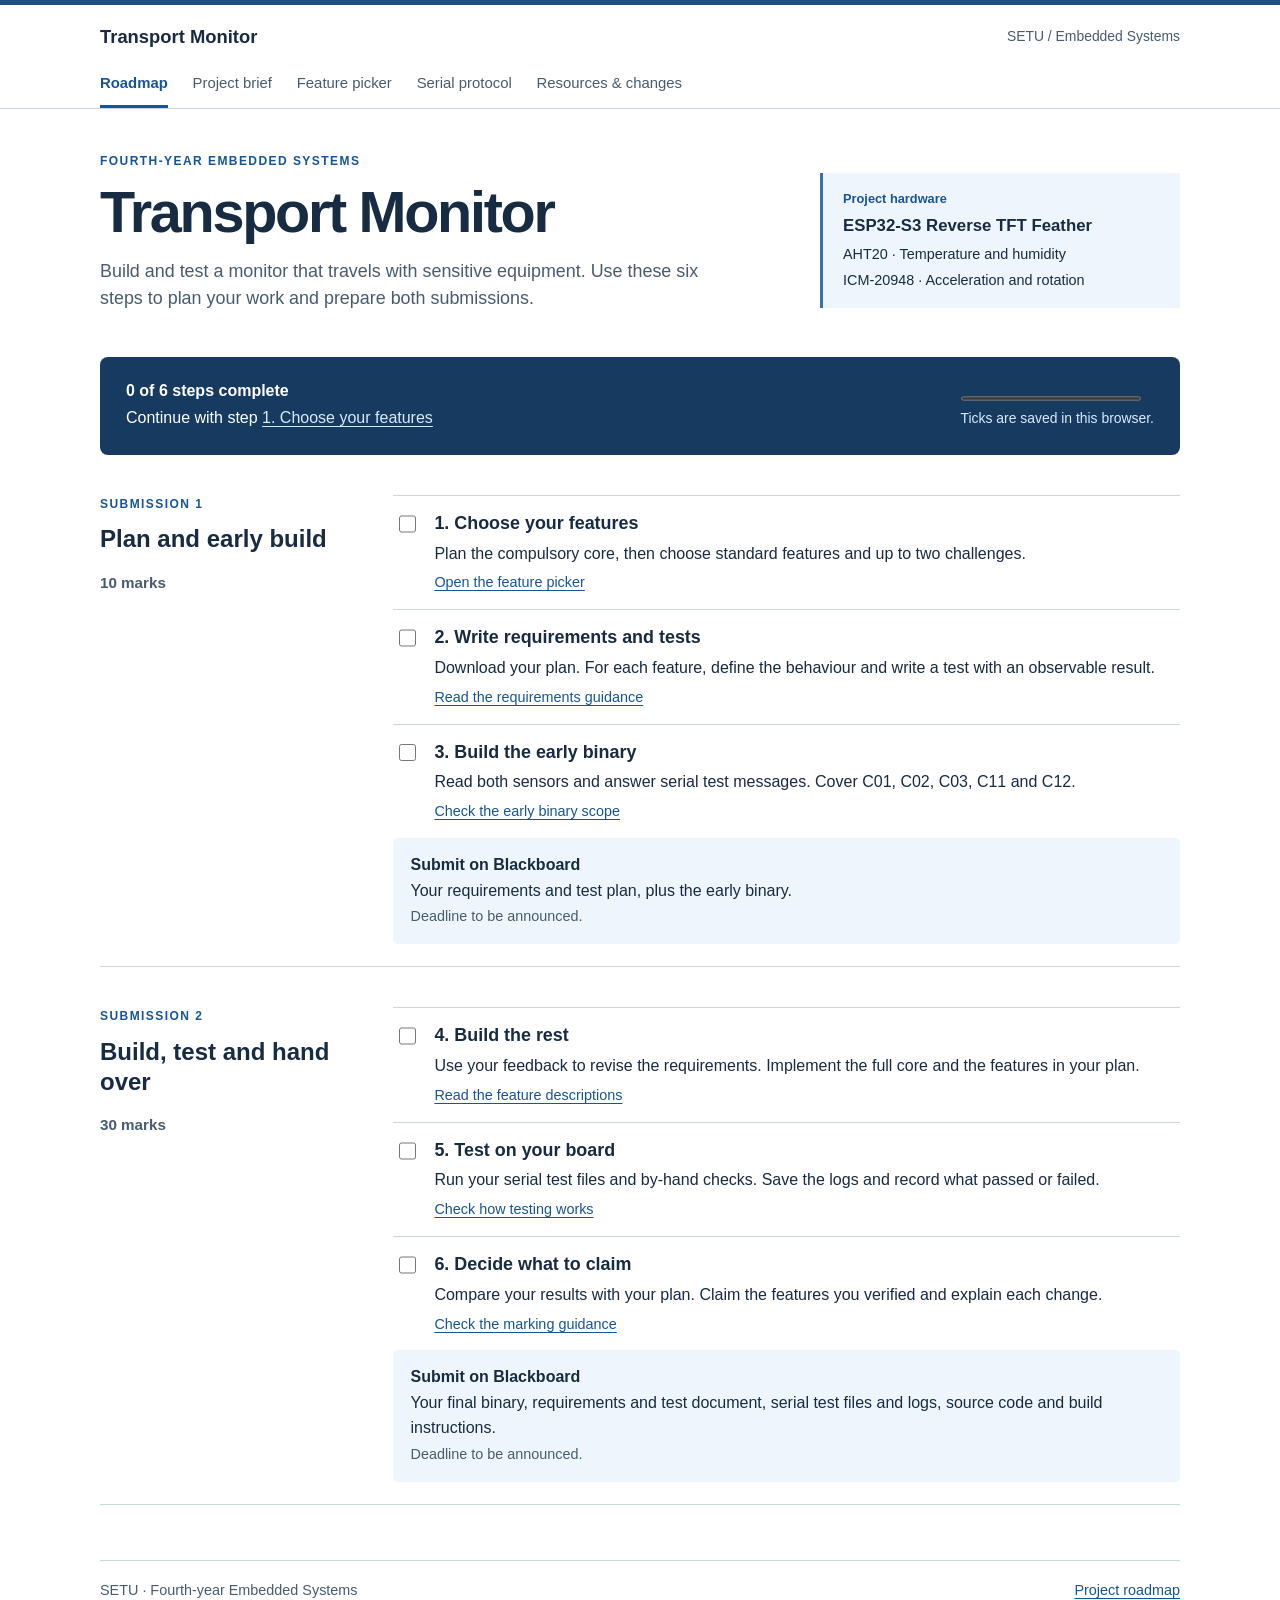
==== index.html @ 33a2a403 "Build the Transport Monitor student guide and feature planner" ====
<!doctype html>
<html lang="en">
<head>
<meta charset="utf-8">
<meta name="viewport" content="width=device-width, initial-scale=1">
<title>Roadmap | Transport Monitor</title>
<link rel="stylesheet" href="guide.css">
</head>
<body><a class="skip" href="#main">Skip to content</a>
<header>
<div class="mast"><a href="index.html" class="brand">Transport Monitor</a><span>SETU / Embedded Systems</span>
</div>
<nav class="tabs" aria-label="Project guide"><a href="index.html" aria-current="page">Roadmap</a><a href="brief.html">Project brief</a><a href="picker.html">Feature picker</a><a href="protocol.html">Serial protocol</a><a href="resources.html">Resources & changes</a>
</nav>
</header>
<main id="main">
<div class="hero">
<div>
<p class="eyebrow">Fourth-year embedded systems</p>
<h1>Transport Monitor</h1>
<p>Build and test a monitor that travels with sensitive equipment. Use these six steps to plan your work and prepare both submissions.</p>
</div>
<aside class="instrument"><b>Project hardware</b><strong>ESP32-S3 Reverse TFT Feather</strong><span>AHT20 · Temperature and humidity</span><span>ICM-20948 · Acceleration and rotation</span>
</aside>
</div>
<div class="progress">
<div><b id="progress-count">Your progress</b>
<p id="next-step" aria-live="polite">
</p>
</div>
<div><progress max="6" value="0" aria-label="Completed steps"></progress><small id="save-note">Ticks are saved in this browser.</small>
</div>
</div>
<section class="milestone">
<div class="part">
<p class="eyebrow">Submission 1</p>
<h2>Plan and early build</h2><strong>10 marks</strong>
</div>
<div class="steps">
<article id="step-1" class="step"><input type="checkbox" id="done-1" aria-label="Mark step 1 complete">
<div>
<h3><label for="done-1">1. Choose your features</label>
</h3>
<p>Plan the compulsory core, then choose standard features and up to two challenges.</p><a href="picker.html">Open the feature picker</a>
</div>
</article>
<article id="step-2" class="step"><input type="checkbox" id="done-2" aria-label="Mark step 2 complete">
<div>
<h3><label for="done-2">2. Write requirements and tests</label>
</h3>
<p>Download your plan. For each feature, define the behaviour and write a test with an observable result.</p><a href="brief.html#job">Read the requirements guidance</a>
</div>
</article>
<article id="step-3" class="step"><input type="checkbox" id="done-3" aria-label="Mark step 3 complete">
<div>
<h3><label for="done-3">3. Build the early binary</label>
</h3>
<p>Read both sensors and answer serial test messages. Cover C01, C02, C03, C11 and C12.</p><a href="brief.html#early">Check the early binary scope</a>
</div>
</article>
<div class="handin"><b>Submit on Blackboard</b>
<p>Your requirements and test plan, plus the early binary.</p><small>Deadline to be announced.</small>
</div>
</div>
</section>
<section class="milestone">
<div class="part">
<p class="eyebrow">Submission 2</p>
<h2>Build, test and hand over</h2><strong>30 marks</strong>
</div>
<div class="steps">
<article id="step-4" class="step"><input type="checkbox" id="done-4" aria-label="Mark step 4 complete">
<div>
<h3><label for="done-4">4. Build the rest</label>
</h3>
<p>Use your feedback to revise the requirements. Implement the full core and the features in your plan.</p><a href="brief.html#core">Read the feature descriptions</a>
</div>
</article>
<article id="step-5" class="step"><input type="checkbox" id="done-5" aria-label="Mark step 5 complete">
<div>
<h3><label for="done-5">5. Test on your board</label>
</h3>
<p>Run your serial test files and by-hand checks. Save the logs and record what passed or failed.</p><a href="brief.html#tested">Check how testing works</a>
</div>
</article>
<article id="step-6" class="step"><input type="checkbox" id="done-6" aria-label="Mark step 6 complete">
<div>
<h3><label for="done-6">6. Decide what to claim</label>
</h3>
<p>Compare your results with your plan. Claim the features you verified and explain each change.</p><a href="brief.html#calc">Check the marking guidance</a>
</div>
</article>
<div class="handin"><b>Submit on Blackboard</b>
<p>Your final binary, requirements and test document, serial test files and logs, source code and build instructions.</p><small>Deadline to be announced.</small>
</div>
</div>
</section>
</main>
<footer>SETU · Fourth-year Embedded Systems <a href="index.html">Project roadmap</a>
</footer>
<script src="storage.js">
</script>
<script src="roadmap.js">
</script>
</body>
</html>
---- guide.css ----
:root { color-scheme: light; --ink:#172b42; --muted:#465c70; --blue:#175599; --line:#cad7e2; --tint:#eef5fc; }
* { box-sizing:border-box }
body { margin:0; color:var(--ink); background:#fff; font:16px/1.55 "Segoe UI",Arial,sans-serif }
a { color:var(--blue); text-underline-offset:.18em }
a:hover { color:#073767 }
:focus-visible { outline:3px solid #ad5b00; outline-offset:3px }
header { border-top:5px solid #204e81; border-bottom:1px solid var(--line) }
.mast,.tabs,main,footer { width:min(100% - 40px,1080px); margin:auto }
.mast,.tabs { display:flex; align-items:center }
.mast { justify-content:space-between; padding:18px 0 10px; gap:10px }
.mast span,small,time { color:var(--muted); font-size:.87rem }
.brand { font-size:1.15rem; font-weight:750; text-decoration:none; color:var(--ink) }
.tabs { gap:1.55rem; flex-wrap:wrap }
.tabs a { text-decoration:none; font-size:.93rem; padding:10px 0; border-bottom:3px solid transparent; color:var(--muted) }
.tabs a[aria-current] { color:var(--blue); border-color:var(--blue); font-weight:700 }
main { padding:38px 0 55px }
footer { border-top:1px solid var(--line); padding:18px 0 30px; display:flex; justify-content:space-between; gap:12px; color:var(--muted); font-size:.9rem }
h1,h2,h3,p { margin:0 0 .65em }
h1 { font-size:clamp(2.2rem,5vw,3.6rem); line-height:1.08; letter-spacing:-.04em }
h2 { font-size:1.5rem; line-height:1.25; margin-top:1.8em; padding-bottom:.35em; border-bottom:1px solid var(--line) }
h3 { font-size:1.12rem; margin-top:1.25em }
p,li { max-width:84ch } p { margin-bottom:.9em }
.eyebrow { font-size:.75rem; font-weight:750; color:var(--blue); letter-spacing:.12em; text-transform:uppercase }
.hero { display:grid; grid-template-columns:1.9fr 1fr; align-items:center; gap:36px; padding:5px 0 28px }
.hero h1 { margin-bottom:.25em }
.hero p:last-child,.intro { font-size:1.12rem; color:var(--muted); max-width:63ch }
.instrument { border-left:3px solid #3474ac; padding:16px 20px; background:var(--tint); display:grid; gap:4px; font-size:.9rem }
.instrument b { color:var(--blue); font-size:.8rem }.instrument strong { font-size:1.05rem }
.progress { background:#173b60; color:white; padding:22px 26px; border-radius:8px; display:flex; gap:16px; align-items:center; justify-content:space-between }
.progress a,.progress small { color:#d9eaff }.progress p { margin:2px 0 }.progress small { display:block }
progress { width:180px; accent-color:#86cdbf; height:9px }
.milestone { display:grid; grid-template-columns:minmax(175px,1fr) 3fr; gap:30px; margin-top:32px; padding:8px 0 22px; border-bottom:1px solid var(--line) }
.part h2,.plan h2 { margin:0 0 8px; border:0 }.part strong { color:var(--muted); font-size:.95rem }
.step { display:flex; gap:15px; padding:14px 2px; border-top:1px solid var(--line) }
.step input,.option input { width:1.12rem; height:1.12rem; accent-color:var(--blue); flex:none; margin-top:5px }
.step h3,.change h3,.downloads h3 { margin:0 0 4px }.step p { margin:0 0 4px }
.step a,.handin small { font-size:.9rem }.step:has(:checked) h3 { color:#476357 }
.handin,.box,.draft,.change { background:var(--tint); padding:15px 18px; border-radius:5px }
.handin p { margin:1px 0 }.draft { background:#fff6db }.sub { color:var(--muted) }
main nav ol { columns:2; background:#f4f7fa; padding:16px 16px 16px 44px; column-gap:2.8em }
main nav li { break-inside:avoid; margin:3px 0 }
table { border-collapse:collapse; width:100%; margin:10px 0 18px; font-size:.94rem }
td,th { padding:8px 10px; border:1px solid var(--line); text-align:left; vertical-align:top; overflow-wrap:anywhere }
th { background:var(--tint) } .id { font-weight:650 }
code,pre { font-family:Consolas,monospace; background:#f0f4f7; overflow-wrap:anywhere } code { padding:.08em .2em } pre { white-space:pre-wrap; padding:14px }
.picker-layout { display:grid; grid-template-columns:1fr minmax(235px,31%); gap:32px; align-items:start }
.plan { position:sticky; top:12px; padding:18px; background:var(--tint); border-top:3px solid var(--blue); border-radius:4px; max-height:95vh; overflow:auto }
.plan p,.option small { font-size:.92rem }.option { display:flex; gap:12px; align-items:flex-start; border-top:1px solid var(--line); padding:10px 0; cursor:pointer }.option small { display:block; color:var(--muted) }
#options h2 { margin-top:1.2em }.plan button { background:var(--blue); color:white; border:0; padding:11px 15px; border-radius:4px; font:inherit; font-weight:650; cursor:pointer }
button:disabled { opacity:.55; cursor:default } .plan a { font-size:.9rem }.plan fieldset { border:1px solid var(--line); margin:0 0 12px }.plan fieldset label { display:block }
.downloads { display:grid; grid-template-columns:1fr 1fr; gap:20px }.downloads article { border:1px solid var(--line); border-radius:6px; padding:20px }
.skip { position:absolute; left:-100vw }.skip:focus { left:10px; background:white; padding:10px }
@media(max-width:720px) { .hero,.milestone,.picker-layout,.downloads { grid-template-columns:1fr; gap:12px }.mast { flex-wrap:wrap }.tabs { gap:2px 14px }.tabs a { padding:5px 0 }.progress { align-items:flex-start; flex-direction:column }.plan { position:static; max-height:none }.instrument { padding:12px 16px }.milestone { margin-top:20px }.hero { padding-bottom:18px } main { padding-top:24px } main nav ol { columns:1 } footer { flex-wrap:wrap } td,th { padding:5px; font-size:.86rem } }
@media print { header,footer,.skip,.progress,.plan button { display:none } main { width:100%; padding:0 } h2,h3 { break-after:avoid } tr,.step { break-inside:avoid } }
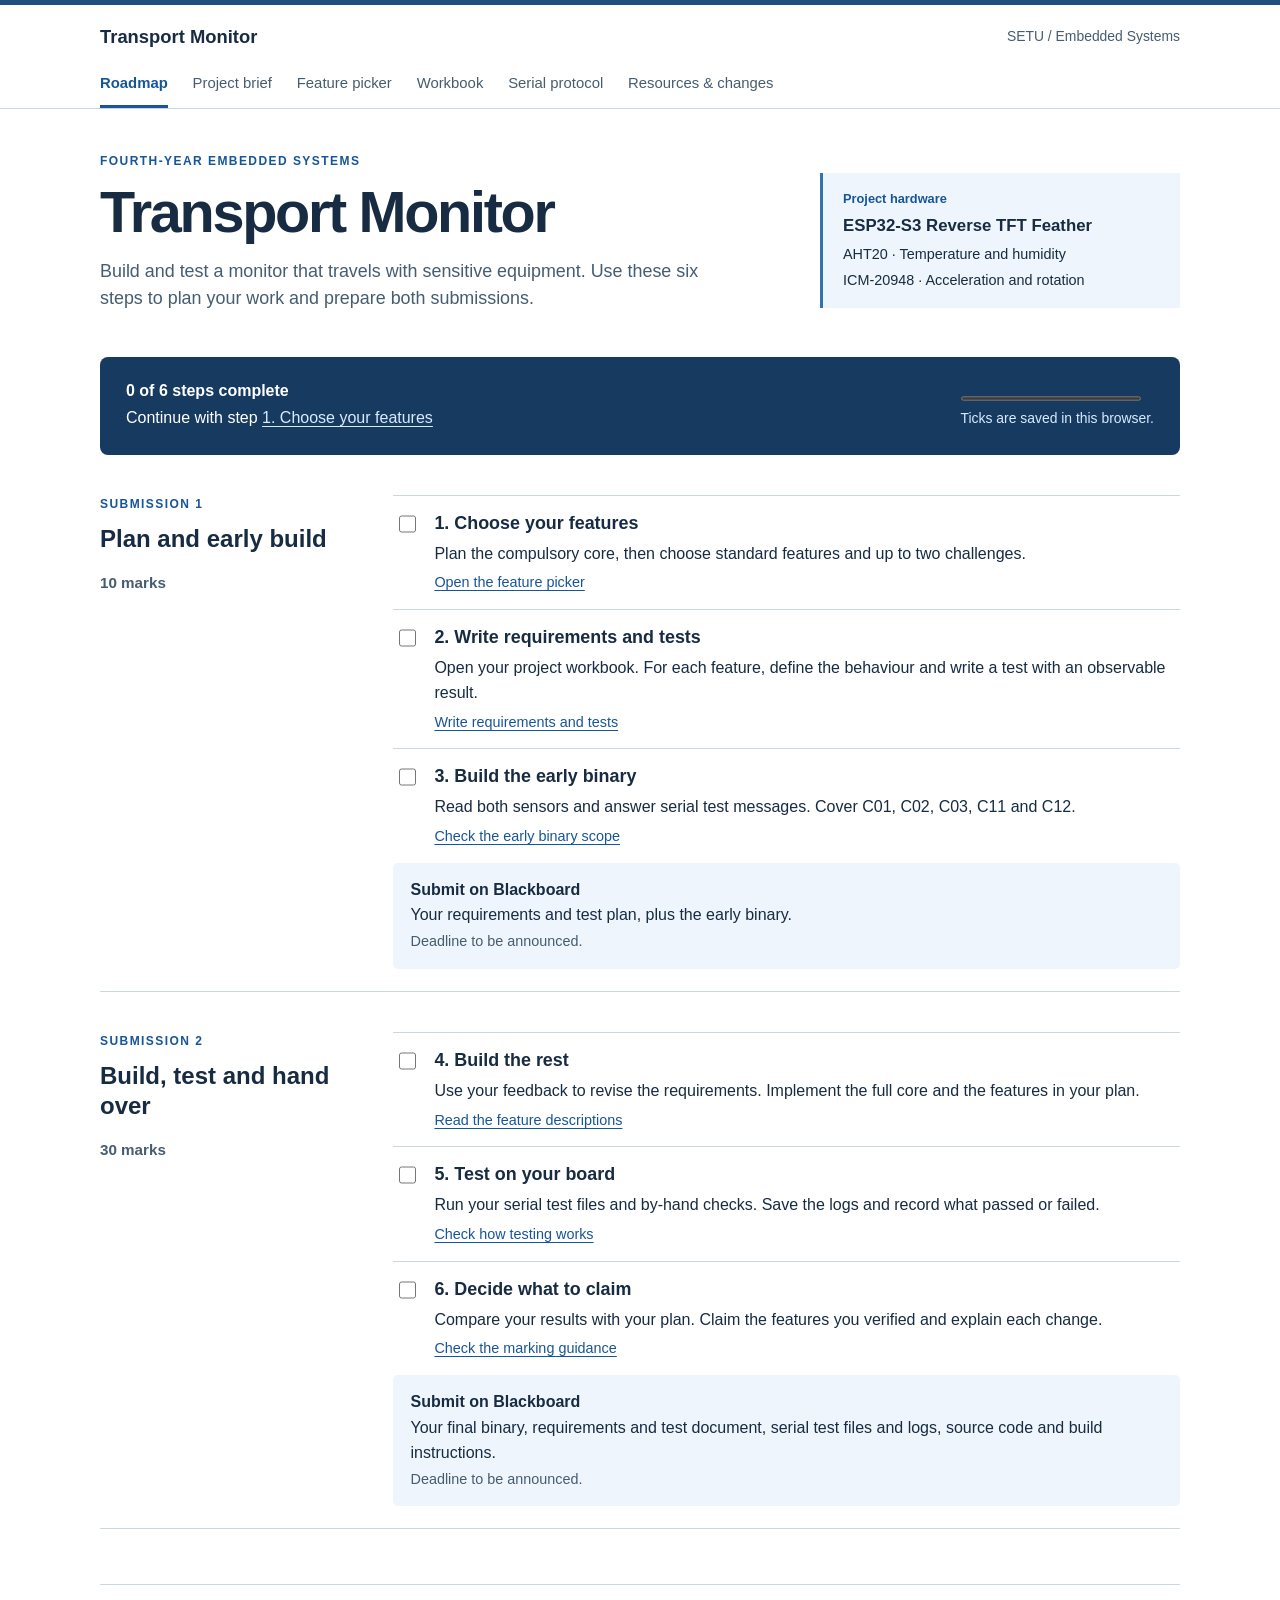
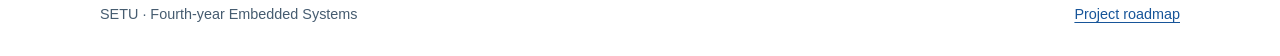
==== commit e1381f27: "Let students write, back up and reopen their project workbook" ====
--- a/index.html
+++ b/index.html
@@ -10,7 +10,7 @@
 <header>
 <div class="mast"><a href="index.html" class="brand">Transport Monitor</a><span>SETU / Embedded Systems</span>
 </div>
-<nav class="tabs" aria-label="Project guide"><a href="index.html" aria-current="page">Roadmap</a><a href="brief.html">Project brief</a><a href="picker.html">Feature picker</a><a href="protocol.html">Serial protocol</a><a href="resources.html">Resources & changes</a>
+<nav class="tabs" aria-label="Project guide"><a href="index.html" aria-current="page">Roadmap</a><a href="brief.html">Project brief</a><a href="picker.html">Feature picker</a><a href="workbook.html">Workbook</a><a href="protocol.html">Serial protocol</a><a href="resources.html">Resources & changes</a>
 </nav>
 </header>
 <main id="main">
@@ -48,7 +48,7 @@
 <div>
 <h3><label for="done-2">2. Write requirements and tests</label>
 </h3>
-<p>Download your plan. For each feature, define the behaviour and write a test with an observable result.</p><a href="brief.html#job">Read the requirements guidance</a>
+<p>Open your project workbook. For each feature, define the behaviour and write a test with an observable result.</p><a href="workbook.html">Write requirements and tests</a>
 </div>
 </article>
 <article id="step-3" class="step"><input type="checkbox" id="done-3" aria-label="Mark step 3 complete">
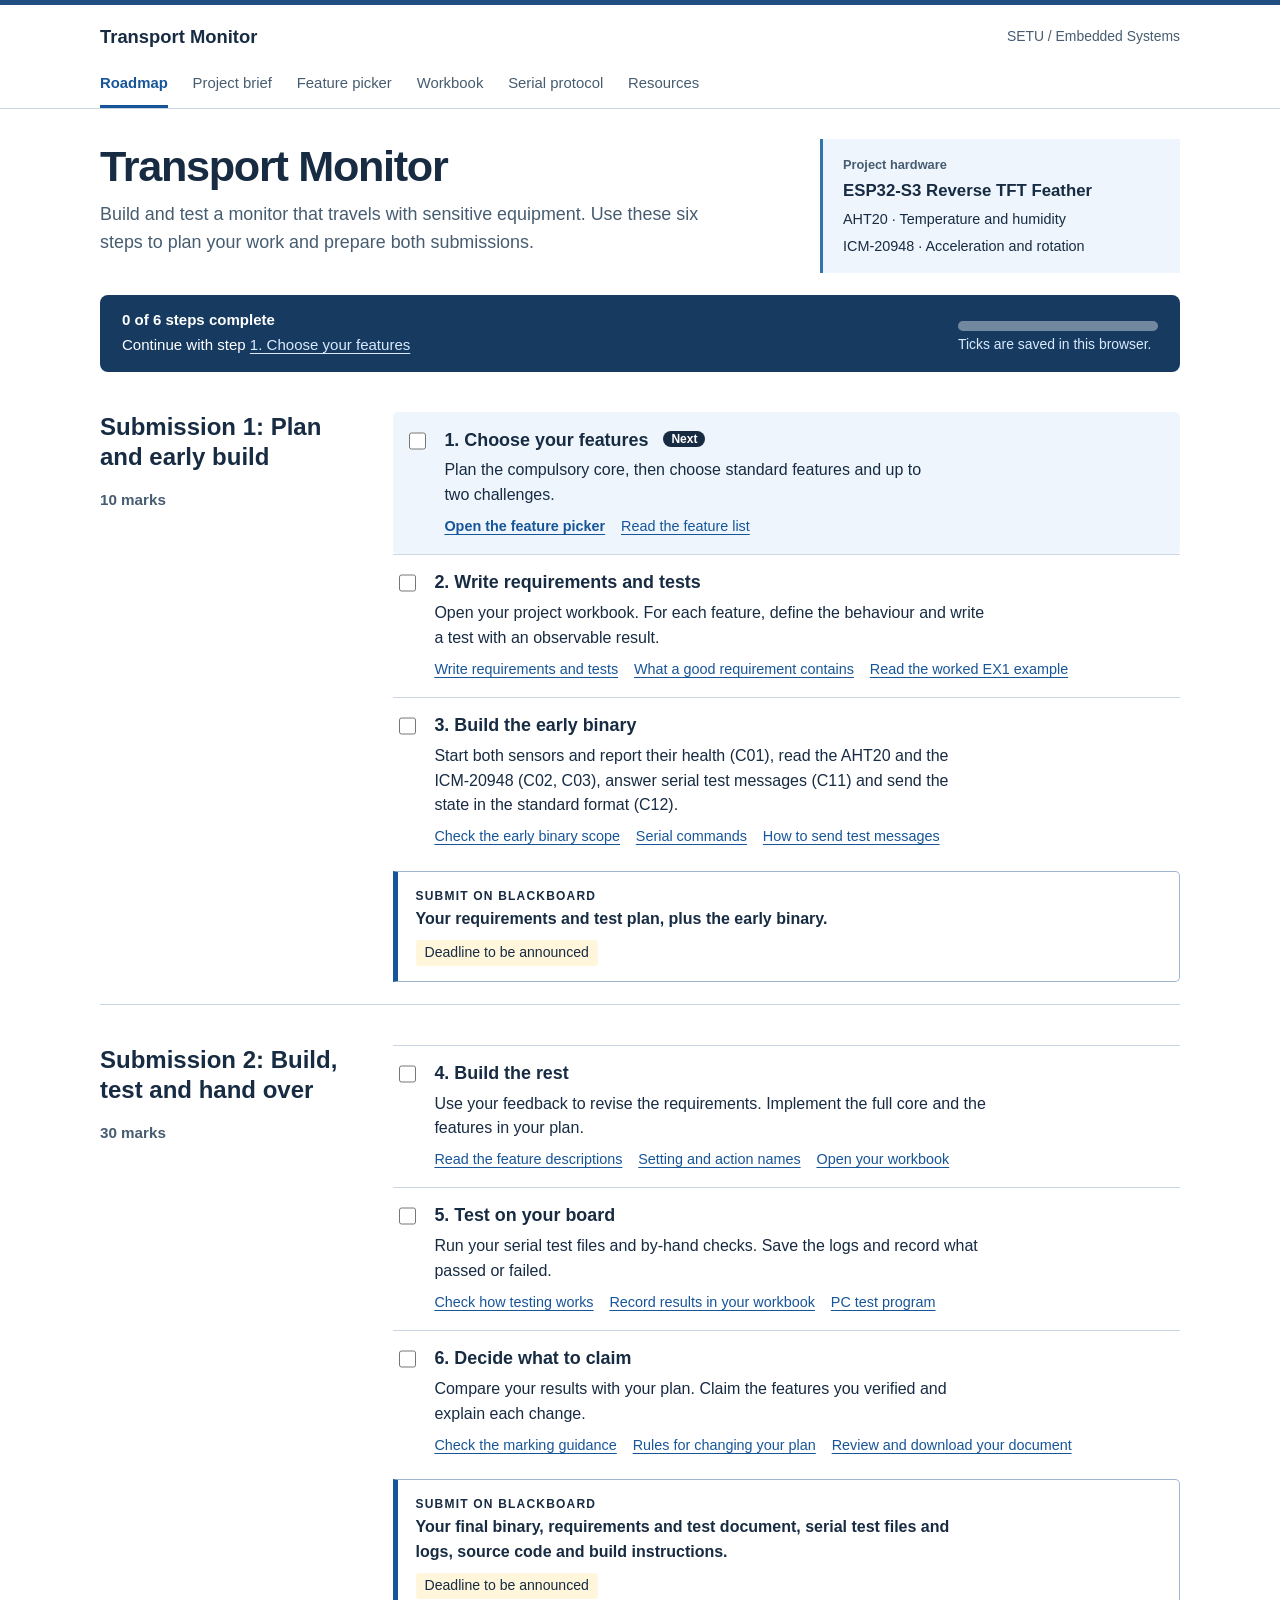
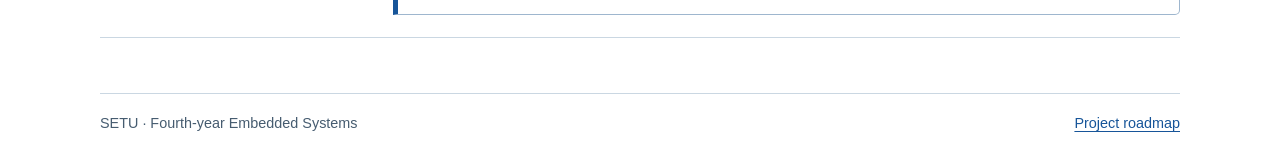
==== commit df7df61e: "Make the student guide clearer, safer on lab PCs and accessible The workbook now has one view contro" ====
--- a/index.html
+++ b/index.html
@@ -4,19 +4,18 @@
 <meta charset="utf-8">
 <meta name="viewport" content="width=device-width, initial-scale=1">
 <title>Roadmap | Transport Monitor</title>
-<link rel="stylesheet" href="guide.css">
+<link rel="icon" href="favicon.svg" type="image/svg+xml"><link rel="stylesheet" href="guide.css">
 </head>
 <body><a class="skip" href="#main">Skip to content</a>
 <header>
 <div class="mast"><a href="index.html" class="brand">Transport Monitor</a><span>SETU / Embedded Systems</span>
 </div>
-<nav class="tabs" aria-label="Project guide"><a href="index.html" aria-current="page">Roadmap</a><a href="brief.html">Project brief</a><a href="picker.html">Feature picker</a><a href="workbook.html">Workbook</a><a href="protocol.html">Serial protocol</a><a href="resources.html">Resources & changes</a>
+<nav class="tabs" aria-label="Project guide"><a href="index.html" aria-current="page">Roadmap</a><a href="brief.html">Project brief</a><a href="picker.html">Feature picker</a><a href="workbook.html">Workbook</a><a href="protocol.html">Serial protocol</a><a href="resources.html">Resources</a>
 </nav>
 </header>
 <main id="main">
 <div class="hero">
 <div>
-<p class="eyebrow">Fourth-year embedded systems</p>
 <h1>Transport Monitor</h1>
 <p>Build and test a monitor that travels with sensitive equipment. Use these six steps to plan your work and prepare both submissions.</p>
 </div>
@@ -33,65 +32,63 @@
 </div>
 <section class="milestone">
 <div class="part">
-<p class="eyebrow">Submission 1</p>
-<h2>Plan and early build</h2><strong>10 marks</strong>
+<h2>Submission 1: Plan and early build</h2><strong>10 marks</strong>
 </div>
 <div class="steps">
-<article id="step-1" class="step"><input type="checkbox" id="done-1" aria-label="Mark step 1 complete">
+<article id="step-1" class="step"><input type="checkbox" id="done-1">
 <div>
 <h3><label for="done-1">1. Choose your features</label>
 </h3>
-<p>Plan the compulsory core, then choose standard features and up to two challenges.</p><a href="picker.html">Open the feature picker</a>
+<p>Plan the compulsory core, then choose standard features and up to two challenges.</p><a href="picker.html">Open the feature picker</a><a href="brief.html#core">Read the feature list</a>
 </div>
 </article>
-<article id="step-2" class="step"><input type="checkbox" id="done-2" aria-label="Mark step 2 complete">
+<article id="step-2" class="step"><input type="checkbox" id="done-2">
 <div>
 <h3><label for="done-2">2. Write requirements and tests</label>
 </h3>
-<p>Open your project workbook. For each feature, define the behaviour and write a test with an observable result.</p><a href="workbook.html">Write requirements and tests</a>
+<p>Open your project workbook. For each feature, define the behaviour and write a test with an observable result.</p><a href="workbook.html">Write requirements and tests</a><a href="brief.html#good-requirement">What a good requirement contains</a><a href="resources.html#read-ex1">Read the worked EX1 example</a>
 </div>
 </article>
-<article id="step-3" class="step"><input type="checkbox" id="done-3" aria-label="Mark step 3 complete">
+<article id="step-3" class="step"><input type="checkbox" id="done-3">
 <div>
 <h3><label for="done-3">3. Build the early binary</label>
 </h3>
-<p>Read both sensors and answer serial test messages. Cover C01, C02, C03, C11 and C12.</p><a href="brief.html#early">Check the early binary scope</a>
+<p>Start both sensors and report their health (C01), read the AHT20 and the ICM-20948 (C02, C03), answer serial test messages (C11) and send the state in the standard format (C12).</p><a href="brief.html#early">Check the early binary scope</a><a href="protocol.html#commands">Serial commands</a><a href="resources.html#pc-test">How to send test messages</a>
 </div>
 </article>
 <div class="handin"><b>Submit on Blackboard</b>
-<p>Your requirements and test plan, plus the early binary.</p><small>Deadline to be announced.</small>
+<p>Your requirements and test plan, plus the early binary.</p><span class="deadline">Deadline to be announced</span>
 </div>
 </div>
 </section>
 <section class="milestone">
 <div class="part">
-<p class="eyebrow">Submission 2</p>
-<h2>Build, test and hand over</h2><strong>30 marks</strong>
+<h2>Submission 2: Build, test and hand over</h2><strong>30 marks</strong>
 </div>
 <div class="steps">
-<article id="step-4" class="step"><input type="checkbox" id="done-4" aria-label="Mark step 4 complete">
+<article id="step-4" class="step"><input type="checkbox" id="done-4">
 <div>
 <h3><label for="done-4">4. Build the rest</label>
 </h3>
-<p>Use your feedback to revise the requirements. Implement the full core and the features in your plan.</p><a href="brief.html#core">Read the feature descriptions</a>
+<p>Use your feedback to revise the requirements. Implement the full core and the features in your plan.</p><a href="brief.html#core">Read the feature descriptions</a><a href="protocol.html#settings">Setting and action names</a><a href="workbook.html">Open your workbook</a>
 </div>
 </article>
-<article id="step-5" class="step"><input type="checkbox" id="done-5" aria-label="Mark step 5 complete">
+<article id="step-5" class="step"><input type="checkbox" id="done-5">
 <div>
 <h3><label for="done-5">5. Test on your board</label>
 </h3>
-<p>Run your serial test files and by-hand checks. Save the logs and record what passed or failed.</p><a href="brief.html#tested">Check how testing works</a>
+<p>Run your serial test files and by-hand checks. Save the logs and record what passed or failed.</p><a href="brief.html#tested">Check how testing works</a><a href="workbook.html">Record results in your workbook</a><a href="resources.html#pc-test">PC test program</a>
 </div>
 </article>
-<article id="step-6" class="step"><input type="checkbox" id="done-6" aria-label="Mark step 6 complete">
+<article id="step-6" class="step"><input type="checkbox" id="done-6">
 <div>
 <h3><label for="done-6">6. Decide what to claim</label>
 </h3>
-<p>Compare your results with your plan. Claim the features you verified and explain each change.</p><a href="brief.html#calc">Check the marking guidance</a>
+<p>Compare your results with your plan. Claim the features you verified and explain each change.</p><a href="brief.html#calc">Check the marking guidance</a><a href="brief.html#plan">Rules for changing your plan</a><a href="workbook.html">Review and download your document</a>
 </div>
 </article>
 <div class="handin"><b>Submit on Blackboard</b>
-<p>Your final binary, requirements and test document, serial test files and logs, source code and build instructions.</p><small>Deadline to be announced.</small>
+<p>Your final binary, requirements and test document, serial test files and logs, source code and build instructions.</p><span class="deadline">Deadline to be announced</span>
 </div>
 </div>
 </section>
--- a/guide.css
+++ b/guide.css
@@ -1,10 +1,14 @@
-:root { color-scheme: light; --ink:#172b42; --muted:#465c70; --blue:#175599; --line:#cad7e2; --tint:#eef5fc; }
+:root { color-scheme: light; --ink:#172b42; --muted:#465c70; --blue:#175599; --line:#cad7e2; --tint:#eef5fc;
+  --blue-deep:#073767; --masthead:#204e81; --rule-blue:#3474ac; --focus:#ad5b00;
+  --draft:#fff6db; --draft-rule:#d9a400; --code:#f0f4f7; --panel:#f3f7fb;
+  --field:#97aabc; --button-border:#a7bdd1; --handin-border:#9eb6ce;
+  --progress:#173b60; --progress-fill:#86cdbf; }
 * { box-sizing:border-box }
 body { margin:0; color:var(--ink); background:#fff; font:16px/1.55 "Segoe UI",Arial,sans-serif }
 a { color:var(--blue); text-underline-offset:.18em }
-a:hover { color:#073767 }
-:focus-visible { outline:3px solid #ad5b00; outline-offset:3px }
-header { border-top:5px solid #204e81; border-bottom:1px solid var(--line) }
+a:hover { color:var(--blue-deep) }
+:focus-visible { outline:3px solid var(--focus); outline-offset:3px }
+header { border-top:5px solid var(--masthead); border-bottom:1px solid var(--line) }
 .mast,.tabs,main,footer { width:min(100% - 40px,1080px); margin:auto }
 .mast,.tabs { display:flex; align-items:center }
 .mast { justify-content:space-between; padding:18px 0 10px; gap:10px }
@@ -13,42 +17,91 @@
 .tabs { gap:1.55rem; flex-wrap:wrap }
 .tabs a { text-decoration:none; font-size:.93rem; padding:10px 0; border-bottom:3px solid transparent; color:var(--muted) }
 .tabs a[aria-current] { color:var(--blue); border-color:var(--blue); font-weight:700 }
-main { padding:38px 0 55px }
+main { padding:30px 0 55px }
 footer { border-top:1px solid var(--line); padding:18px 0 30px; display:flex; justify-content:space-between; gap:12px; color:var(--muted); font-size:.9rem }
 h1,h2,h3,p { margin:0 0 .65em }
-h1 { font-size:clamp(2.2rem,5vw,3.6rem); line-height:1.08; letter-spacing:-.04em }
+h1 { font-size:clamp(1.75rem,3.4vw,2.2rem); line-height:1.12; letter-spacing:-.02em }
 h2 { font-size:1.5rem; line-height:1.25; margin-top:1.8em; padding-bottom:.35em; border-bottom:1px solid var(--line) }
 h3 { font-size:1.12rem; margin-top:1.25em }
-p,li { max-width:84ch } p { margin-bottom:.9em }
-.eyebrow { font-size:.75rem; font-weight:750; color:var(--blue); letter-spacing:.12em; text-transform:uppercase }
-.hero { display:grid; grid-template-columns:1.9fr 1fr; align-items:center; gap:36px; padding:5px 0 28px }
-.hero h1 { margin-bottom:.25em }
+/* Segoe UI averages about 0.8ch per character, so 62ch holds roughly 75 characters a line. */
+p,li { max-width:62ch; text-wrap:pretty } p { margin-bottom:.9em }
+h1,h2,h3 { text-wrap:balance }
+.hero { display:grid; grid-template-columns:1.9fr 1fr; align-items:end; gap:36px; padding:0 0 22px }
+.hero h1 { font-size:clamp(2rem,4.2vw,2.7rem); letter-spacing:-.03em; margin-bottom:.25em }
 .hero p:last-child,.intro { font-size:1.12rem; color:var(--muted); max-width:63ch }
-.instrument { border-left:3px solid #3474ac; padding:16px 20px; background:var(--tint); display:grid; gap:4px; font-size:.9rem }
-.instrument b { color:var(--blue); font-size:.8rem }.instrument strong { font-size:1.05rem }
-.progress { background:#173b60; color:white; padding:22px 26px; border-radius:8px; display:flex; gap:16px; align-items:center; justify-content:space-between }
+.instrument { border-left:3px solid var(--rule-blue); padding:16px 20px; background:var(--tint); display:grid; gap:4px; font-size:.9rem }
+.instrument b { color:var(--muted); font-size:.8rem }.instrument strong { font-size:1.05rem }
+.progress { background:var(--progress); color:white; padding:13px 22px; border-radius:8px; font-size:.94rem; display:flex; gap:16px; align-items:center; justify-content:space-between }
 .progress a,.progress small { color:#d9eaff }.progress p { margin:2px 0 }.progress small { display:block }
-progress { width:180px; accent-color:#86cdbf; height:9px }
+progress { width:200px; height:10px; appearance:none; -webkit-appearance:none; border:0; border-radius:7px; overflow:hidden; background:#ffffff38; color:var(--progress-fill) }
+progress::-webkit-progress-bar { background:#ffffff38 } progress::-webkit-progress-value { background:var(--progress-fill) } progress::-moz-progress-bar { background:var(--progress-fill) }
 .milestone { display:grid; grid-template-columns:minmax(175px,1fr) 3fr; gap:30px; margin-top:32px; padding:8px 0 22px; border-bottom:1px solid var(--line) }
 .part h2,.plan h2 { margin:0 0 8px; border:0 }.part strong { color:var(--muted); font-size:.95rem }
 .step { display:flex; gap:15px; padding:14px 2px; border-top:1px solid var(--line) }
 .step input,.option input { width:1.12rem; height:1.12rem; accent-color:var(--blue); flex:none; margin-top:5px }
 .step h3,.change h3,.downloads h3 { margin:0 0 4px }.step p { margin:0 0 4px }
-.step a,.handin small { font-size:.9rem }.step:has(:checked) h3 { color:#476357 }
+.step a { font-size:.9rem; margin-right:1.1em; display:inline-block; padding:3px 0 }
+/* The current step: the first one not yet ticked. A tint row and a stronger first link show where to start. */
+.step.current { background:var(--tint); padding-left:12px; padding-right:12px; border-top-color:transparent; border-radius:5px }
+.step.current h3::after { content:"Next"; margin-left:10px; padding:1px 8px; border-radius:9px; background:var(--ink); color:#fff; font-size:.75rem; font-weight:650; vertical-align:3px }
+.step.current a:first-of-type { font-weight:650 }.step:has(:checked) h3 { color:#476357 }
 .handin,.box,.draft,.change { background:var(--tint); padding:15px 18px; border-radius:5px }
-.handin p { margin:1px 0 }.draft { background:#fff6db }.sub { color:var(--muted) }
-main nav ol { columns:2; background:#f4f7fa; padding:16px 16px 16px 44px; column-gap:2.8em }
+.handin { border-radius:0 5px 5px 0; background:#fff; border:1px solid var(--handin-border); border-left:5px solid var(--blue); margin-top:6px }
+.handin b { display:block; font-size:.75rem; letter-spacing:.1em; text-transform:uppercase; color:var(--ink) }
+.handin p { margin:2px 0; font-weight:600 }
+.tba { display:inline-block; padding:1px 7px; border-radius:3px; background:var(--draft); color:var(--ink); font-size:.82rem; font-weight:600 }
+.handin .deadline { display:inline-block; margin-top:6px; padding:2px 9px; border-radius:3px; background:var(--draft); color:var(--ink); font-size:.88rem }
+.draft { border-left:4px solid var(--draft-rule); border-radius:0 5px 5px 0 } p.draft { max-width:62ch }.draft { background:var(--draft) }.sub { color:var(--muted) }
+main nav ol { columns:2; background:var(--panel); padding:16px 16px 16px 44px; column-gap:2.8em }
 main nav li { break-inside:avoid; margin:3px 0 }
 table { border-collapse:collapse; width:100%; margin:10px 0 18px; font-size:.94rem }
-td,th { padding:8px 10px; border:1px solid var(--line); text-align:left; vertical-align:top; overflow-wrap:anywhere }
+td,th { padding:8px 10px; border:1px solid var(--line); text-align:left; vertical-align:top; overflow-wrap:break-word }
+td:first-child code,th code { white-space:nowrap }
 th { background:var(--tint) } .id { font-weight:650 }
-code,pre { font-family:Consolas,monospace; background:#f0f4f7; overflow-wrap:anywhere } code { padding:.08em .2em } pre { white-space:pre-wrap; padding:14px }
+code,pre { font-family:Consolas,monospace; background:var(--code); overflow-wrap:anywhere } code { padding:.08em .2em } pre { white-space:pre-wrap; padding:14px }
 .picker-layout { display:grid; grid-template-columns:1fr minmax(235px,31%); gap:32px; align-items:start }
-.plan { position:sticky; top:12px; padding:18px; background:var(--tint); border-top:3px solid var(--blue); border-radius:4px; max-height:95vh; overflow:auto }
+.plan { position:sticky; top:12px; padding:18px; background:var(--tint); border-top:3px solid var(--blue); border-radius:0 0 4px 4px; max-height:95vh; overflow:auto }
 .plan p,.option small { font-size:.92rem }.option { display:flex; gap:12px; align-items:flex-start; border-top:1px solid var(--line); padding:10px 0; cursor:pointer }.option small { display:block; color:var(--muted) }
 #options h2 { margin-top:1.2em }.plan button { background:var(--blue); color:white; border:0; padding:11px 15px; border-radius:4px; font:inherit; font-weight:650; cursor:pointer }
 button:disabled { opacity:.55; cursor:default } .plan a { font-size:.9rem }.plan fieldset { border:1px solid var(--line); margin:0 0 12px }.plan fieldset label { display:block }
 .downloads { display:grid; grid-template-columns:1fr 1fr; gap:20px }.downloads article { border:1px solid var(--line); border-radius:6px; padding:20px }
 .skip { position:absolute; left:-100vw }.skip:focus { left:10px; background:white; padding:10px }
-@media(max-width:720px) { .hero,.milestone,.picker-layout,.downloads { grid-template-columns:1fr; gap:12px }.mast { flex-wrap:wrap }.tabs { gap:2px 14px }.tabs a { padding:5px 0 }.progress { align-items:flex-start; flex-direction:column }.plan { position:static; max-height:none }.instrument { padding:12px 16px }.milestone { margin-top:20px }.hero { padding-bottom:18px } main { padding-top:24px } main nav ol { columns:1 } footer { flex-wrap:wrap } td,th { padding:5px; font-size:.86rem } }
+/* Long reference pages: contents list beside the text on wide screens. */
+.pre-tools { display:flex; gap:6px; justify-content:flex-end; margin-bottom:-1px }
+.pre-tools button { font:inherit; font-size:.8rem; color:var(--blue); background:var(--code); border:1px solid var(--line); border-bottom:0; border-radius:4px 4px 0 0; padding:3px 10px; cursor:pointer }
+.pre-tools button:hover { background:var(--tint) } .pre-tools + pre { margin-top:0 } pre.formatted { white-space:pre; overflow-x:auto }
+.toc-title { display:none }
+.to-top { position:fixed; right:16px; bottom:16px; background:var(--blue); color:#fff; padding:8px 13px; border-radius:20px; font-size:.87rem; text-decoration:none; box-shadow:0 2px 8px #0003; opacity:0; pointer-events:none; transition:opacity .2s }
+.to-top.show { opacity:1; pointer-events:auto } .to-top:hover { color:#fff; background:var(--blue-deep) }
+@media(min-width:1000px) {
+  main.doc { display:grid; grid-template-columns:205px minmax(0,1fr); column-gap:44px; align-items:start }
+  main.doc > * { grid-column:2; min-width:0 }
+  main.doc > nav { grid-column:1; grid-row:1 / span 400; position:sticky; top:14px; max-height:calc(100vh - 28px); overflow:auto; font-size:.9rem }
+  main.doc > nav ol { columns:1; background:none; padding:0 0 0 2.2em; margin:0 }
+  main.doc > nav a { text-decoration:none; display:block; padding:2px 0 } main.doc > nav a:hover { text-decoration:underline }
+  main.doc > nav a[aria-current] { font-weight:700; color:var(--ink) }
+  .toc-title { display:block; font-size:.75rem; font-weight:750; letter-spacing:.12em; text-transform:uppercase; color:var(--muted); margin-bottom:8px }
+  .to-top { display:none }
+}
+table.catalog { table-layout:fixed } table.catalog th:first-child { width:6.2rem } table.catalog th:nth-child(3) { width:15rem } table.catalog th:nth-child(4) { width:9.5rem }
+.challenge { margin-top:1.6em } .challenge h3 { margin-bottom:8px }
+.facts { display:grid; grid-template-columns:max-content 1fr; gap:4px 16px; margin:0 0 12px; padding:12px 16px; background:var(--tint); border-left:3px solid var(--rule-blue); font-size:.94rem; max-width:70ch }
+.facts dt { font-weight:650 } .facts dd { margin:0 }
+/* Feature picker */
+.option small:empty { display:none } .option-link { display:block; font-size:.9rem; margin:-4px 0 10px 2.05rem }
+.cap-note { background:var(--draft); padding:9px 12px; border-radius:4px; font-size:.92rem }
+.marks { width:100%; margin:6px 0 10px; font-size:.9rem } .marks td,.marks th { border:0; border-bottom:1px solid var(--line); padding:5px 4px; background:none } .marks td:last-child { text-align:right; white-space:nowrap } .marks tr.total td { font-weight:700; border-bottom:0 } .marks tr.off td { color:var(--muted) }
+.plan .note { font-size:.86rem; color:var(--muted) } .plan button { width:100%; margin:4px 0 8px }
+/* The workbook button and the reason it is disabled stay in view at the bottom of the plan panel when the panel scrolls. */
+.plan-action { position:sticky; bottom:-18px; margin:12px -18px -18px; padding:10px 18px 6px; background:var(--tint); border-top:1px solid var(--line) }
+.plan-action p:empty { display:none } .plan-action p { margin:0 0 6px; font-size:.9rem }
+/* Phones: the plan sits far below the options, so a bar at the bottom of the screen shows the count after each tick. */
+.plan-bar { display:none }
+@media(min-width:721px) { .narrow-only { display:none } }
+@media(max-width:720px) {
+  .plan-bar { display:flex; justify-content:space-between; align-items:center; gap:12px; position:fixed; left:0; right:0; bottom:0; padding:10px 20px; background:var(--progress); color:#fff; font-size:.92rem; z-index:2 }
+  .plan-bar a { color:#d9eaff; padding:4px 0 } body:has(.plan-bar) { padding-bottom:52px }
+  .plan-action { position:static; margin:12px 0 0; padding:10px 0 0; background:none }
+}
+@media(max-width:720px) { .hero,.milestone,.picker-layout,.downloads { grid-template-columns:1fr; gap:12px }.mast { flex-wrap:wrap }.tabs { gap:2px 14px }.tabs a { padding:5px 0 }.progress { align-items:flex-start; flex-direction:column }.plan { position:static; max-height:none }.instrument { padding:12px 16px }.milestone { margin-top:20px }.hero { padding-bottom:18px } main { padding-top:24px } main nav ol { columns:1 } footer { flex-wrap:wrap } td,th { padding:5px; font-size:.86rem } table { display:block; overflow-x:auto } table.catalog { display:table; table-layout:auto } table.catalog th { width:auto !important } .facts { grid-template-columns:1fr; gap:0 } .facts dd { margin-bottom:6px } progress { width:100% } .progress > div:last-child { width:100% } }
 @media print { header,footer,.skip,.progress,.plan button { display:none } main { width:100%; padding:0 } h2,h3 { break-after:avoid } tr,.step { break-inside:avoid } }
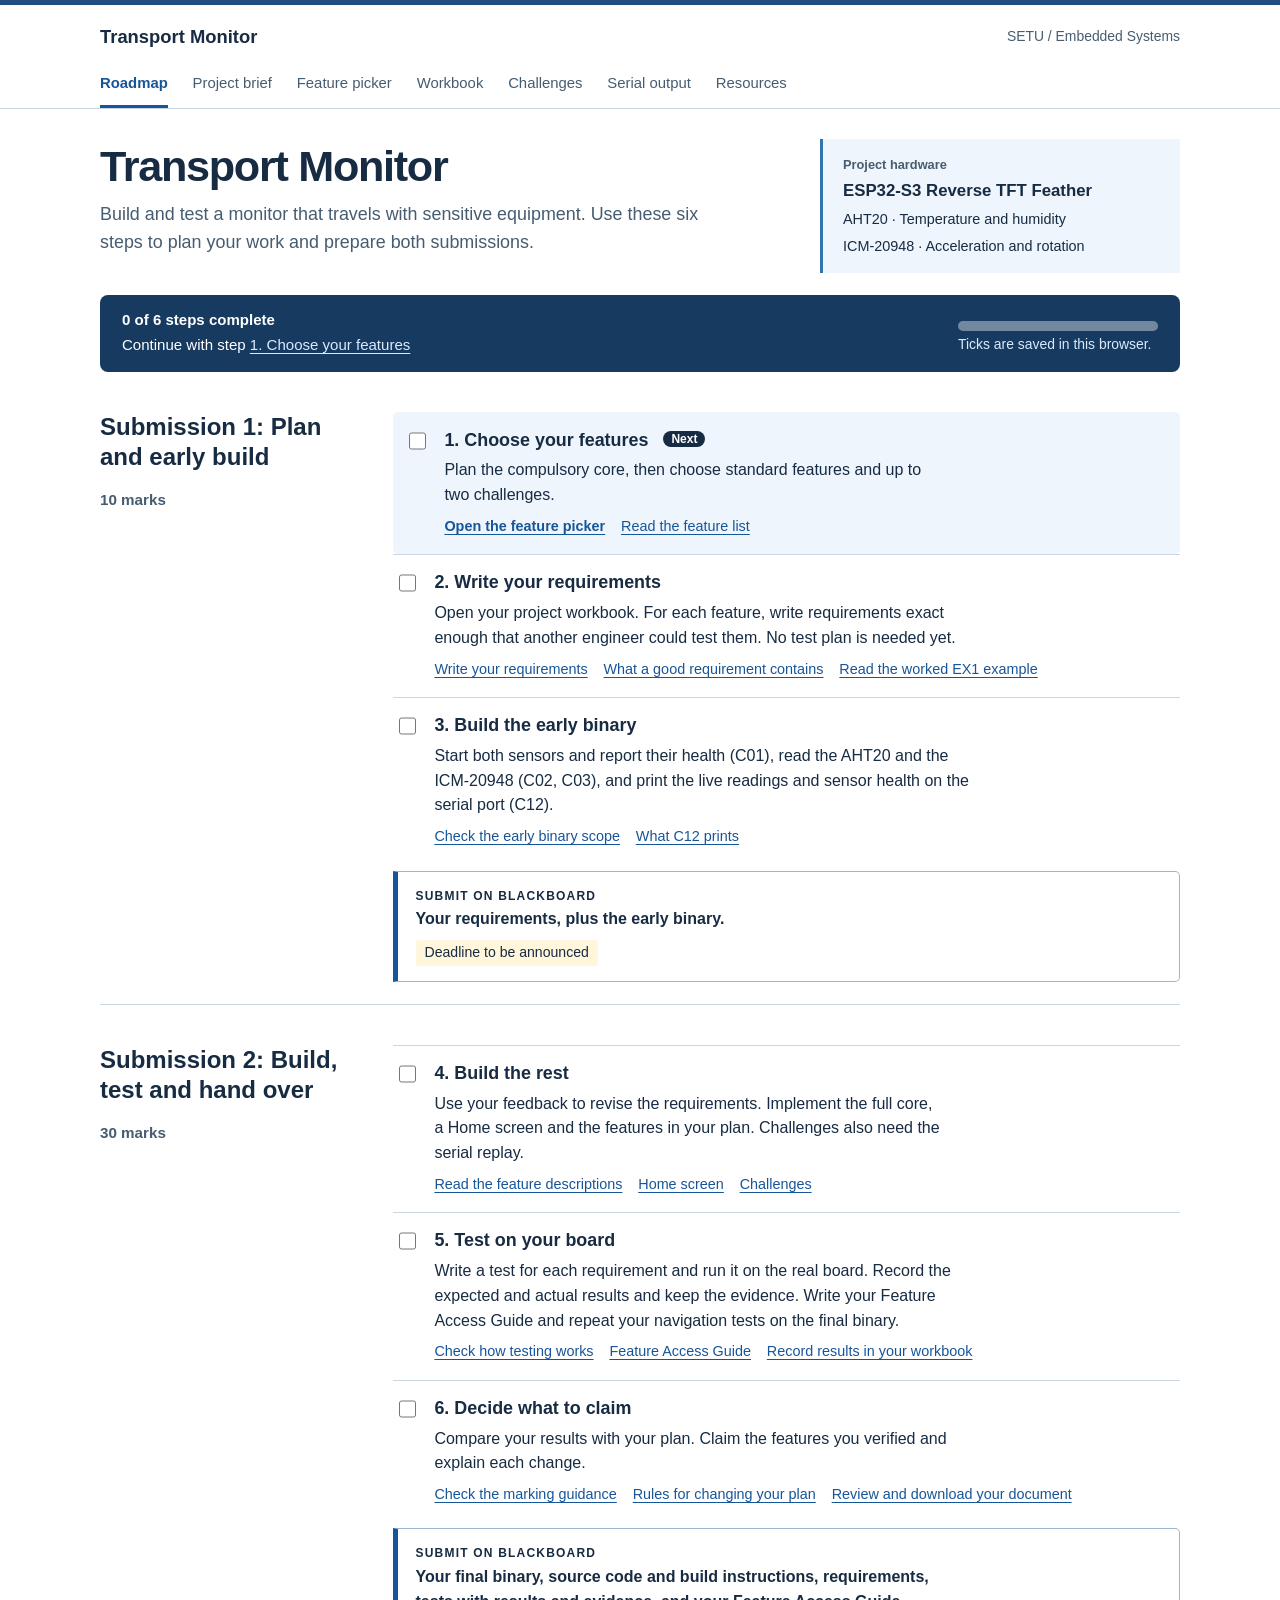
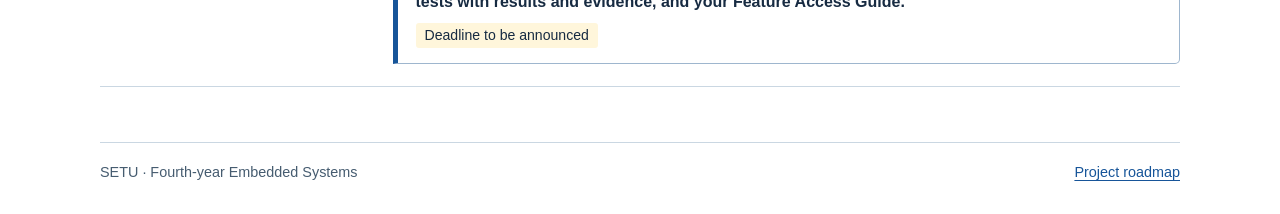
==== commit 6c2f84ed: "Follow the 17 Nov handoff and the 18 Nov standard feature rules Core and standard features are now t" ====
--- a/index.html
+++ b/index.html
@@ -10,7 +10,7 @@
 <header>
 <div class="mast"><a href="index.html" class="brand">Transport Monitor</a><span>SETU / Embedded Systems</span>
 </div>
-<nav class="tabs" aria-label="Project guide"><a href="index.html" aria-current="page">Roadmap</a><a href="brief.html">Project brief</a><a href="picker.html">Feature picker</a><a href="workbook.html">Workbook</a><a href="protocol.html">Serial protocol</a><a href="resources.html">Resources</a>
+<nav class="tabs" aria-label="Project guide"><a href="index.html" aria-current="page">Roadmap</a><a href="brief.html">Project brief</a><a href="picker.html">Feature picker</a><a href="workbook.html">Workbook</a><a href="advanced.html">Challenges</a><a href="protocol.html">Serial output</a><a href="resources.html">Resources</a>
 </nav>
 </header>
 <main id="main">
@@ -44,20 +44,20 @@
 </article>
 <article id="step-2" class="step"><input type="checkbox" id="done-2">
 <div>
-<h3><label for="done-2">2. Write requirements and tests</label>
+<h3><label for="done-2">2. Write your requirements</label>
 </h3>
-<p>Open your project workbook. For each feature, define the behaviour and write a test with an observable result.</p><a href="workbook.html">Write requirements and tests</a><a href="brief.html#good-requirement">What a good requirement contains</a><a href="resources.html#read-ex1">Read the worked EX1 example</a>
+<p>Open your project workbook. For each feature, write requirements exact enough that another engineer could test them. No test plan is needed yet.</p><a href="workbook.html">Write your requirements</a><a href="brief.html#good-requirement">What a good requirement contains</a><a href="resources.html#read-ex1">Read the worked EX1 example</a>
 </div>
 </article>
 <article id="step-3" class="step"><input type="checkbox" id="done-3">
 <div>
 <h3><label for="done-3">3. Build the early binary</label>
 </h3>
-<p>Start both sensors and report their health (C01), read the AHT20 and the ICM-20948 (C02, C03), answer serial test messages (C11) and send the state in the standard format (C12).</p><a href="brief.html#early">Check the early binary scope</a><a href="protocol.html#commands">Serial commands</a><a href="resources.html#pc-test">How to send test messages</a>
+<p>Start both sensors and report their health (C01), read the AHT20 and the ICM-20948 (C02, C03), and print the live readings and sensor health on the serial port (C12).</p><a href="brief.html#early">Check the early binary scope</a><a href="protocol.html#c12">What C12 prints</a>
 </div>
 </article>
 <div class="handin"><b>Submit on Blackboard</b>
-<p>Your requirements and test plan, plus the early binary.</p><span class="deadline">Deadline to be announced</span>
+<p>Your requirements, plus the early binary.</p><span class="deadline">Deadline to be announced</span>
 </div>
 </div>
 </section>
@@ -70,14 +70,14 @@
 <div>
 <h3><label for="done-4">4. Build the rest</label>
 </h3>
-<p>Use your feedback to revise the requirements. Implement the full core and the features in your plan.</p><a href="brief.html#core">Read the feature descriptions</a><a href="protocol.html#settings">Setting and action names</a><a href="workbook.html">Open your workbook</a>
+<p>Use your feedback to revise the requirements. Implement the full core, a Home screen and the features in your plan. Challenges also need the serial replay.</p><a href="brief.html#core">Read the feature descriptions</a><a href="brief.html#home">Home screen</a><a href="advanced.html">Challenges</a>
 </div>
 </article>
 <article id="step-5" class="step"><input type="checkbox" id="done-5">
 <div>
 <h3><label for="done-5">5. Test on your board</label>
 </h3>
-<p>Run your serial test files and by-hand checks. Save the logs and record what passed or failed.</p><a href="brief.html#tested">Check how testing works</a><a href="workbook.html">Record results in your workbook</a><a href="resources.html#pc-test">PC test program</a>
+<p>Write a test for each requirement and run it on the real board. Record the expected and actual results and keep the evidence. Write your Feature Access Guide and repeat your navigation tests on the final binary.</p><a href="brief.html#tested">Check how testing works</a><a href="brief.html#home">Feature Access Guide</a><a href="workbook.html">Record results in your workbook</a>
 </div>
 </article>
 <article id="step-6" class="step"><input type="checkbox" id="done-6">
@@ -88,7 +88,7 @@
 </div>
 </article>
 <div class="handin"><b>Submit on Blackboard</b>
-<p>Your final binary, requirements and test document, serial test files and logs, source code and build instructions.</p><span class="deadline">Deadline to be announced</span>
+<p>Your final binary, source code and build instructions, requirements, tests with results and evidence, and your Feature Access Guide.</p><span class="deadline">Deadline to be announced</span>
 </div>
 </div>
 </section>
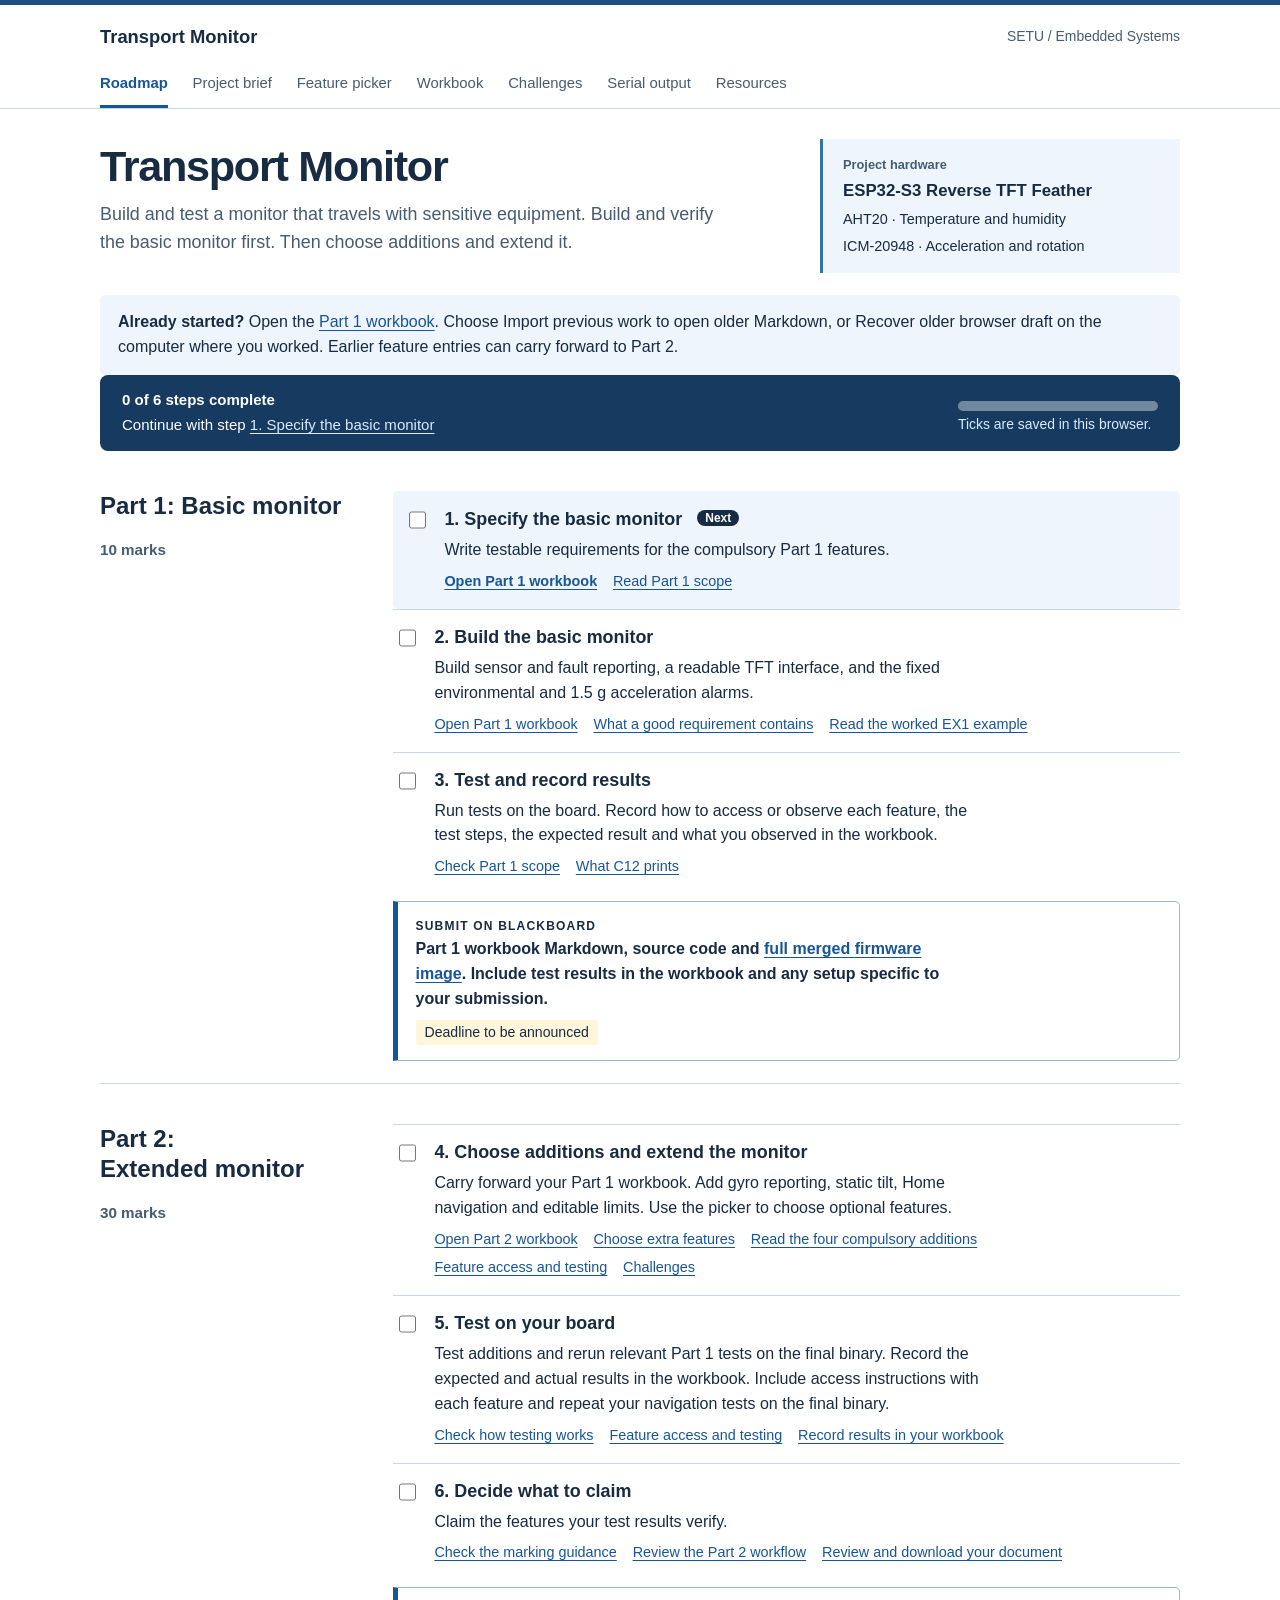
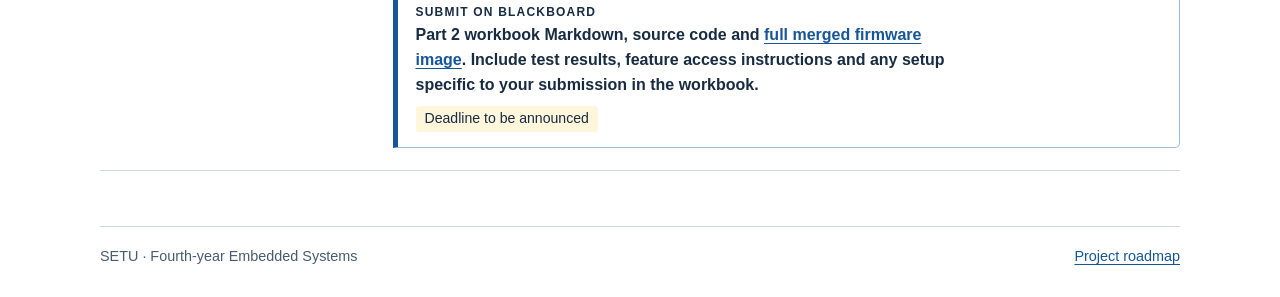
==== commit 39fb220a: "Two-part project: Part 1 basic monitor, Part 2 extension (24 Nov 2026)" ====
--- a/index.html
+++ b/index.html
@@ -17,11 +17,12 @@
 <div class="hero">
 <div>
 <h1>Transport Monitor</h1>
-<p>Build and test a monitor that travels with sensitive equipment. Use these six steps to plan your work and prepare both submissions.</p>
+<p>Build and test a monitor that travels with sensitive equipment. Build and verify the basic monitor first. Then choose additions and extend it.</p>
 </div>
 <aside class="instrument"><b>Project hardware</b><strong>ESP32-S3 Reverse TFT Feather</strong><span>AHT20 · Temperature and humidity</span><span>ICM-20948 · Acceleration and rotation</span>
 </aside>
 </div>
+<div class="box"><strong>Already started?</strong> Open the <a href="workbook.html?part=1">Part 1 workbook</a>. Choose Import previous work to open older Markdown, or Recover older browser draft on the computer where you worked. Earlier feature entries can carry forward to Part 2.</div>
 <div class="progress">
 <div><b id="progress-count">Your progress</b>
 <p id="next-step" aria-live="polite">
@@ -32,63 +33,63 @@
 </div>
 <section class="milestone">
 <div class="part">
-<h2>Submission 1: Plan and early build</h2><strong>10 marks</strong>
+<h2>Part 1: Basic monitor</h2><strong>10 marks</strong>
 </div>
 <div class="steps">
 <article id="step-1" class="step"><input type="checkbox" id="done-1">
 <div>
-<h3><label for="done-1">1. Choose your features</label>
+<h3><label for="done-1">1. Specify the basic monitor</label>
 </h3>
-<p>Plan the compulsory core, then choose standard features and up to two challenges.</p><a href="picker.html">Open the feature picker</a><a href="brief.html#core">Read the feature list</a>
+<p>Write testable requirements for the compulsory Part 1 features.</p><a href="workbook.html?part=1">Open Part 1 workbook</a><a href="brief.html#early">Read Part 1 scope</a>
 </div>
 </article>
 <article id="step-2" class="step"><input type="checkbox" id="done-2">
 <div>
-<h3><label for="done-2">2. Write your requirements</label>
+<h3><label for="done-2">2. Build the basic monitor</label>
 </h3>
-<p>Open your project workbook. For each feature, write requirements exact enough that another engineer could test them. No test plan is needed yet.</p><a href="workbook.html">Write your requirements</a><a href="brief.html#good-requirement">What a good requirement contains</a><a href="resources.html#read-ex1">Read the worked EX1 example</a>
+<p>Build sensor and fault reporting, a readable TFT interface, and the fixed environmental and 1.5 g acceleration alarms.</p><a href="workbook.html?part=1">Open Part 1 workbook</a><a href="brief.html#good-requirement">What a good requirement contains</a><a href="resources.html#read-ex1">Read the worked EX1 example</a>
 </div>
 </article>
 <article id="step-3" class="step"><input type="checkbox" id="done-3">
 <div>
-<h3><label for="done-3">3. Build the early binary</label>
+<h3><label for="done-3">3. Test and record results</label>
 </h3>
-<p>Start both sensors and report their health (C01), read the AHT20 and the ICM-20948 (C02, C03), and print the live readings and sensor health on the serial port (C12).</p><a href="brief.html#early">Check the early binary scope</a><a href="protocol.html#c12">What C12 prints</a>
+<p>Run tests on the board. Record how to access or observe each feature, the test steps, the expected result and what you observed in the workbook.</p><a href="brief.html#early">Check Part 1 scope</a><a href="protocol.html#c12">What C12 prints</a>
 </div>
 </article>
 <div class="handin"><b>Submit on Blackboard</b>
-<p>Your requirements, plus the early binary.</p><span class="deadline">Deadline to be announced</span>
+<p>Part 1 workbook Markdown, source code and <a href="brief.html#firmware-image">full merged firmware image</a>. Include test results in the workbook and any setup specific to your submission.</p><span class="deadline">Deadline to be announced</span>
 </div>
 </div>
 </section>
 <section class="milestone">
 <div class="part">
-<h2>Submission 2: Build, test and hand over</h2><strong>30 marks</strong>
+<h2>Part 2: Extended monitor</h2><strong>30 marks</strong>
 </div>
 <div class="steps">
 <article id="step-4" class="step"><input type="checkbox" id="done-4">
 <div>
-<h3><label for="done-4">4. Build the rest</label>
+<h3><label for="done-4">4. Choose additions and extend the monitor</label>
 </h3>
-<p>Use your feedback to revise the requirements. Implement the full core, a Home screen and the features in your plan. Challenges also need the serial replay.</p><a href="brief.html#core">Read the feature descriptions</a><a href="brief.html#home">Home screen</a><a href="advanced.html">Challenges</a>
+<p>Carry forward your Part 1 workbook. Add gyro reporting, static tilt, Home navigation and editable limits. Use the picker to choose optional features.</p><a href="workbook.html?part=2">Open Part 2 workbook</a><a href="picker.html">Choose extra features</a><a href="brief.html#core">Read the four compulsory additions</a><a href="brief.html#home">Feature access and testing</a><a href="advanced.html">Challenges</a>
 </div>
 </article>
 <article id="step-5" class="step"><input type="checkbox" id="done-5">
 <div>
 <h3><label for="done-5">5. Test on your board</label>
 </h3>
-<p>Write a test for each requirement and run it on the real board. Record the expected and actual results and keep the evidence. Write your Feature Access Guide and repeat your navigation tests on the final binary.</p><a href="brief.html#tested">Check how testing works</a><a href="brief.html#home">Feature Access Guide</a><a href="workbook.html">Record results in your workbook</a>
+<p>Test additions and rerun relevant Part 1 tests on the final binary. Record the expected and actual results in the workbook. Include access instructions with each feature and repeat your navigation tests on the final binary.</p><a href="brief.html#tested">Check how testing works</a><a href="brief.html#home">Feature access and testing</a><a href="workbook.html?part=2">Record results in your workbook</a>
 </div>
 </article>
 <article id="step-6" class="step"><input type="checkbox" id="done-6">
 <div>
 <h3><label for="done-6">6. Decide what to claim</label>
 </h3>
-<p>Compare your results with your plan. Claim the features you verified and explain each change.</p><a href="brief.html#calc">Check the marking guidance</a><a href="brief.html#plan">Rules for changing your plan</a><a href="workbook.html">Review and download your document</a>
+<p>Claim the features your test results verify.</p><a href="brief.html#calc">Check the marking guidance</a><a href="brief.html#plan">Review the Part 2 workflow</a><a href="workbook.html?part=2">Review and download your document</a>
 </div>
 </article>
 <div class="handin"><b>Submit on Blackboard</b>
-<p>Your final binary, source code and build instructions, requirements, tests with results and evidence, and your Feature Access Guide.</p><span class="deadline">Deadline to be announced</span>
+<p>Part 2 workbook Markdown, source code and <a href="brief.html#firmware-image">full merged firmware image</a>. Include test results, feature access instructions and any setup specific to your submission in the workbook.</p><span class="deadline">Deadline to be announced</span>
 </div>
 </div>
 </section>
--- a/guide.css
+++ b/guide.css
@@ -105,3 +105,7 @@
 }
 @media(max-width:720px) { .hero,.milestone,.picker-layout,.downloads { grid-template-columns:1fr; gap:12px }.mast { flex-wrap:wrap }.tabs { gap:2px 14px }.tabs a { padding:5px 0 }.progress { align-items:flex-start; flex-direction:column }.plan { position:static; max-height:none }.instrument { padding:12px 16px }.milestone { margin-top:20px }.hero { padding-bottom:18px } main { padding-top:24px } main nav ol { columns:1 } footer { flex-wrap:wrap } td,th { padding:5px; font-size:.86rem } table { display:block; overflow-x:auto } table.catalog { display:table; table-layout:auto } table.catalog th { width:auto !important } .facts { grid-template-columns:1fr; gap:0 } .facts dd { margin-bottom:6px } progress { width:100% } .progress > div:last-child { width:100% } }
 @media print { header,footer,.skip,.progress,.plan button { display:none } main { width:100%; padding:0 } h2,h3 { break-after:avoid } tr,.step { break-inside:avoid } }
+
+/* Short descriptions under the standard feature titles in the brief. */
+.catalog details summary { cursor: pointer; }
+.catalog details p { margin: 0.5em 0 0.25em; color: var(--muted); }
